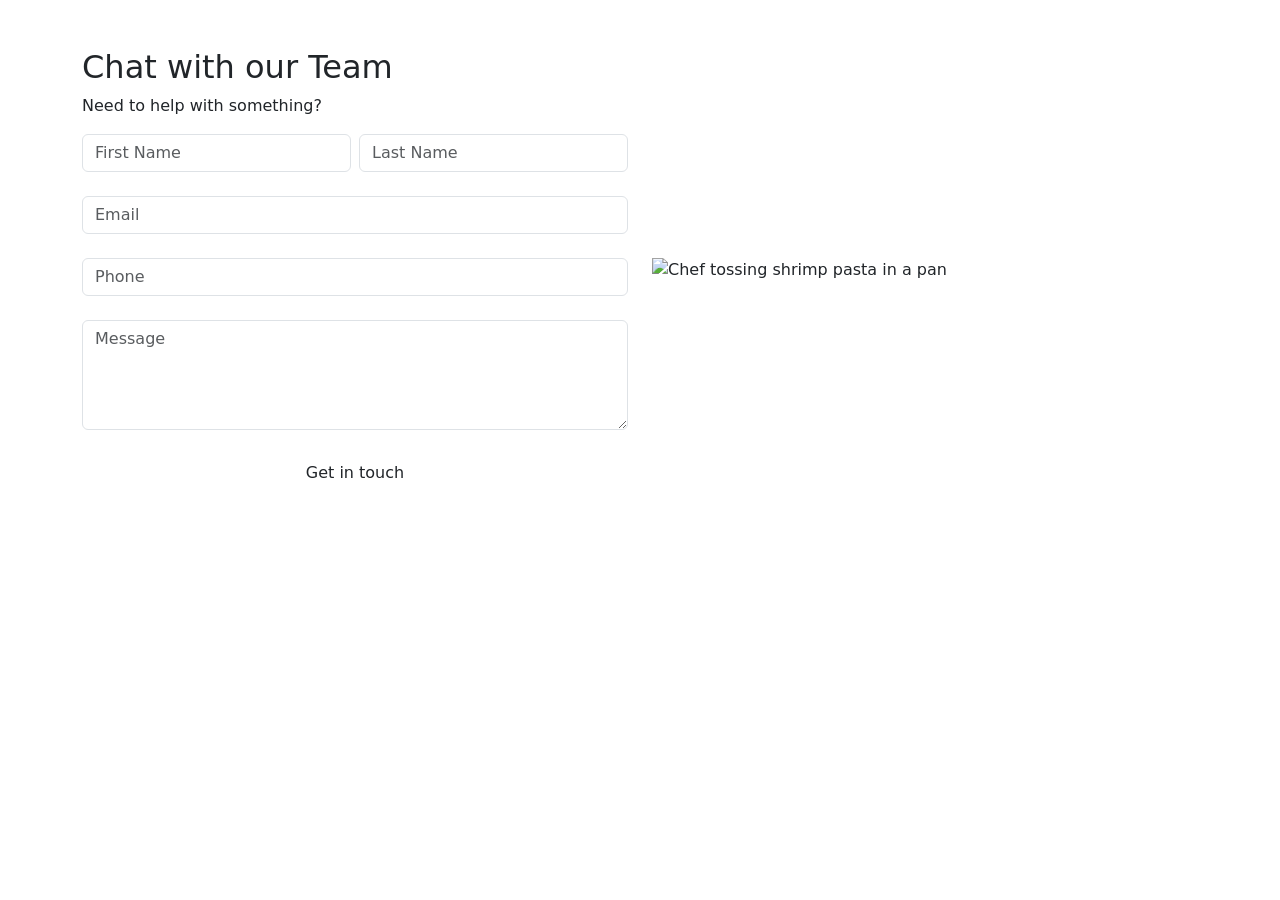
==== far.html @ 732026d6 "add mahnaz" ====
<!DOCTYPE html>
<html lang="en">
<head>
  <meta charset="UTF-8">
  <meta name="viewport" content="width=device-width, initial-scale=1">
  <title>Chat with our Team</title>

  <!-- Bootstrap CSS -->
  <link href="https://cdn.jsdelivr.net/npm/bootstrap@5.3.3/dist/css/bootstrap.min.css" rel="stylesheet">
  <!-- Google Font: Poppins -->
  <link rel="preconnect" href="https://fonts.googleapis.com">
  <link rel="preconnect" href="https://fonts.gstatic.com" crossorigin>
  <link href="https://fonts.googleapis.com/css2?family=Poppins:wght@400;500;600&display=swap" rel="stylesheet">
  <!-- فایل CSS خودمان -->
  <link rel="stylesheet" href="style.css">
</head>
<body>

  <section class="contact-section py-5">
    <div class="container">
      <div class="contact-card">
        <div class="row g-4 align-items-center">

          <!-- ستون چپ: فرم -->
          <div class="col-lg-6">
            <div class="contact-form-wrap">
              <h2 class="contact-title">Chat with our Team</h2>
              <p class="contact-subtitle">Need to help with something?</p>

              <form id="contactForm" novalidate>
                <!-- نام و نام خانوادگی -->
                <div class="row g-2 mb-4">
                  <div class="col-6">
                    <input type="text" class="form-control contact-input" id="firstName"
                           placeholder="First Name" required>
                    <div class="invalid-feedback">Enter your first name.</div>
                  </div>
                  <div class="col-6">
                    <input type="text" class="form-control contact-input" id="lastName"
                           placeholder="Last Name" required>
                    <div class="invalid-feedback">Enter your last name.</div>
                  </div>
                </div>

                <!-- ایمیل -->
                <div class="mb-4">
                  <input type="email" class="form-control contact-input" id="email"
                         placeholder="Email" required>
                  <div class="invalid-feedback">Enter a valid email address.</div>
                </div>

                <!-- تلفن -->
                <div class="mb-4">
                  <input type="tel" class="form-control contact-input" id="phone"
                         placeholder="Phone" pattern="[0-9+\-\s()]{7,}" required>
                  <div class="invalid-feedback">Enter a valid phone number.</div>
                </div>

                <!-- پیام -->
                <div class="mb-4">
                  <textarea class="form-control contact-input" id="message" rows="4"
                            placeholder="Message" required></textarea>
                  <div class="invalid-feedback">Write a short message.</div>
                </div>

                <button type="submit" class="btn contact-btn w-100">Get in touch</button>

                <div id="formSuccess" class="form-success" role="status" hidden>
                  Thanks! We got your message and will reply soon.
                </div>
              </form>
            </div>
          </div>

          <!-- ستون راست: عکس -->
          <div class="col-lg-6">
            <img src="images/pasta.jpg" alt="Chef tossing shrimp pasta in a pan"
                 class="contact-img">
          </div>

        </div>
      </div>
    </div>
  </section>

  <!-- Bootstrap JS -->
  <script src="https://cdn.jsdelivr.net/npm/bootstrap@5.3.3/dist/js/bootstrap.bundle.min.js"></script>
  <!-- فایل جاوا اسکریپت خودمان -->
  <script src="script.js"></script>
</body>
</html>
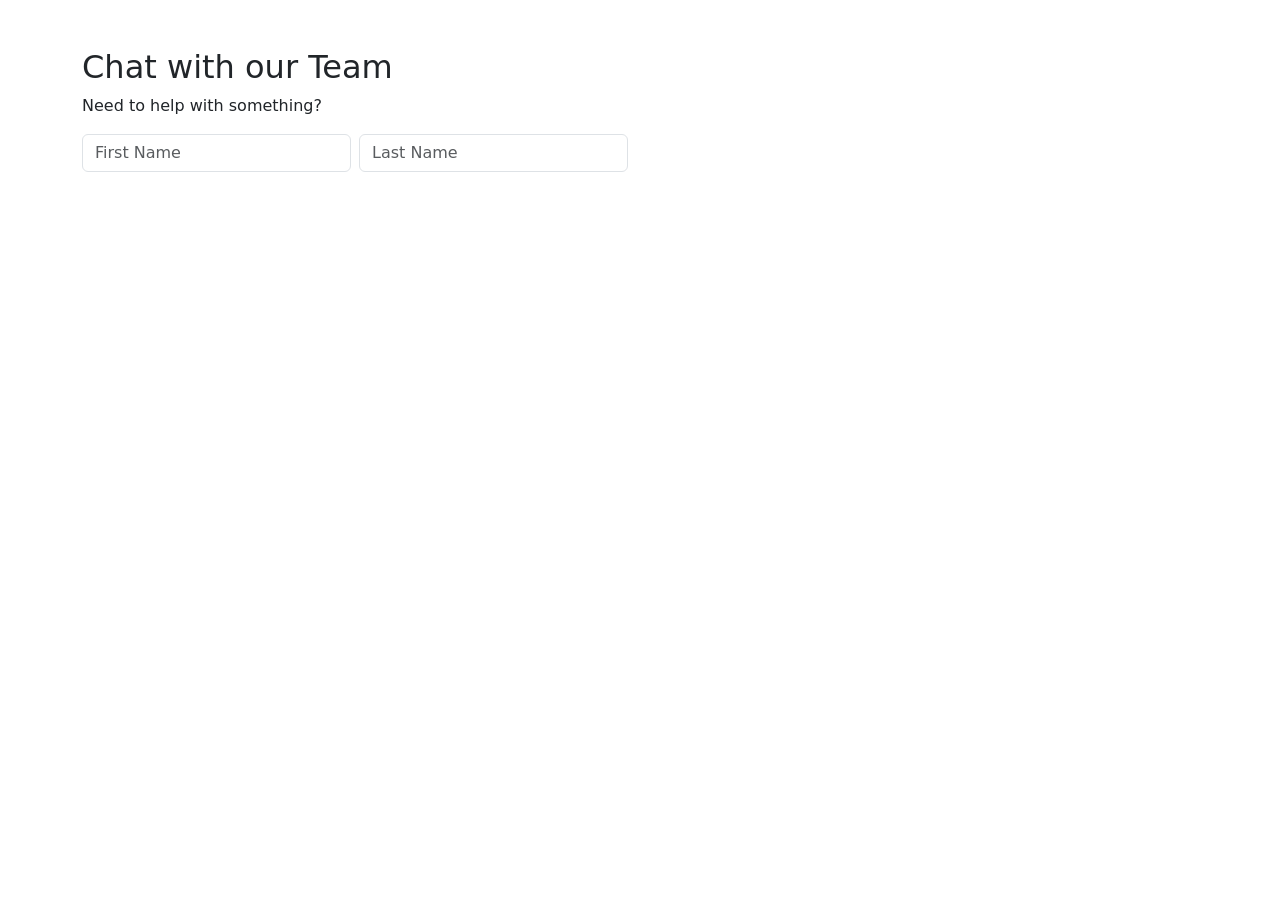
==== commit 103752bf: "add another section" ====
--- a/far.html
+++ b/far.html
@@ -7,6 +7,8 @@
 
   <!-- Bootstrap CSS -->
   <link href="https://cdn.jsdelivr.net/npm/bootstrap@5.3.3/dist/css/bootstrap.min.css" rel="stylesheet">
+  <!-- Bootstrap Icons -->
+  <link href="https://cdn.jsdelivr.net/npm/bootstrap-icons@1.11.3/font/bootstrap-icons.min.css" rel="stylesheet">
   <!-- Google Font: Poppins -->
   <link rel="preconnect" href="https://fonts.googleapis.com">
   <link rel="preconnect" href="https://fonts.gstatic.com" crossorigin>
@@ -40,52 +42,4 @@
                            placeholder="Last Name" required>
                     <div class="invalid-feedback">Enter your last name.</div>
                   </div>
-                </div>
-
-                <!-- ایمیل -->
-                <div class="mb-4">
-                  <input type="email" class="form-control contact-input" id="email"
-                         placeholder="Email" required>
-                  <div class="invalid-feedback">Enter a valid email address.</div>
-                </div>
-
-                <!-- تلفن -->
-                <div class="mb-4">
-                  <input type="tel" class="form-control contact-input" id="phone"
-                         placeholder="Phone" pattern="[0-9+\-\s()]{7,}" required>
-                  <div class="invalid-feedback">Enter a valid phone number.</div>
-                </div>
-
-                <!-- پیام -->
-                <div class="mb-4">
-                  <textarea class="form-control contact-input" id="message" rows="4"
-                            placeholder="Message" required></textarea>
-                  <div class="invalid-feedback">Write a short message.</div>
-                </div>
-
-                <button type="submit" class="btn contact-btn w-100">Get in touch</button>
-
-                <div id="formSuccess" class="form-success" role="status" hidden>
-                  Thanks! We got your message and will reply soon.
-                </div>
-              </form>
-            </div>
-          </div>
-
-          <!-- ستون راست: عکس -->
-          <div class="col-lg-6">
-            <img src="images/pasta.jpg" alt="Chef tossing shrimp pasta in a pan"
-                 class="contact-img">
-          </div>
-
-        </div>
-      </div>
-    </div>
-  </section>
-
-  <!-- Bootstrap JS -->
-  <script src="https://cdn.jsdelivr.net/npm/bootstrap@5.3.3/dist/js/bootstrap.bundle.min.js"></script>
-  <!-- فایل جاوا اسکریپت خودمان -->
-  <script src="script.js"></script>
-</body>
-</html>+                </div>
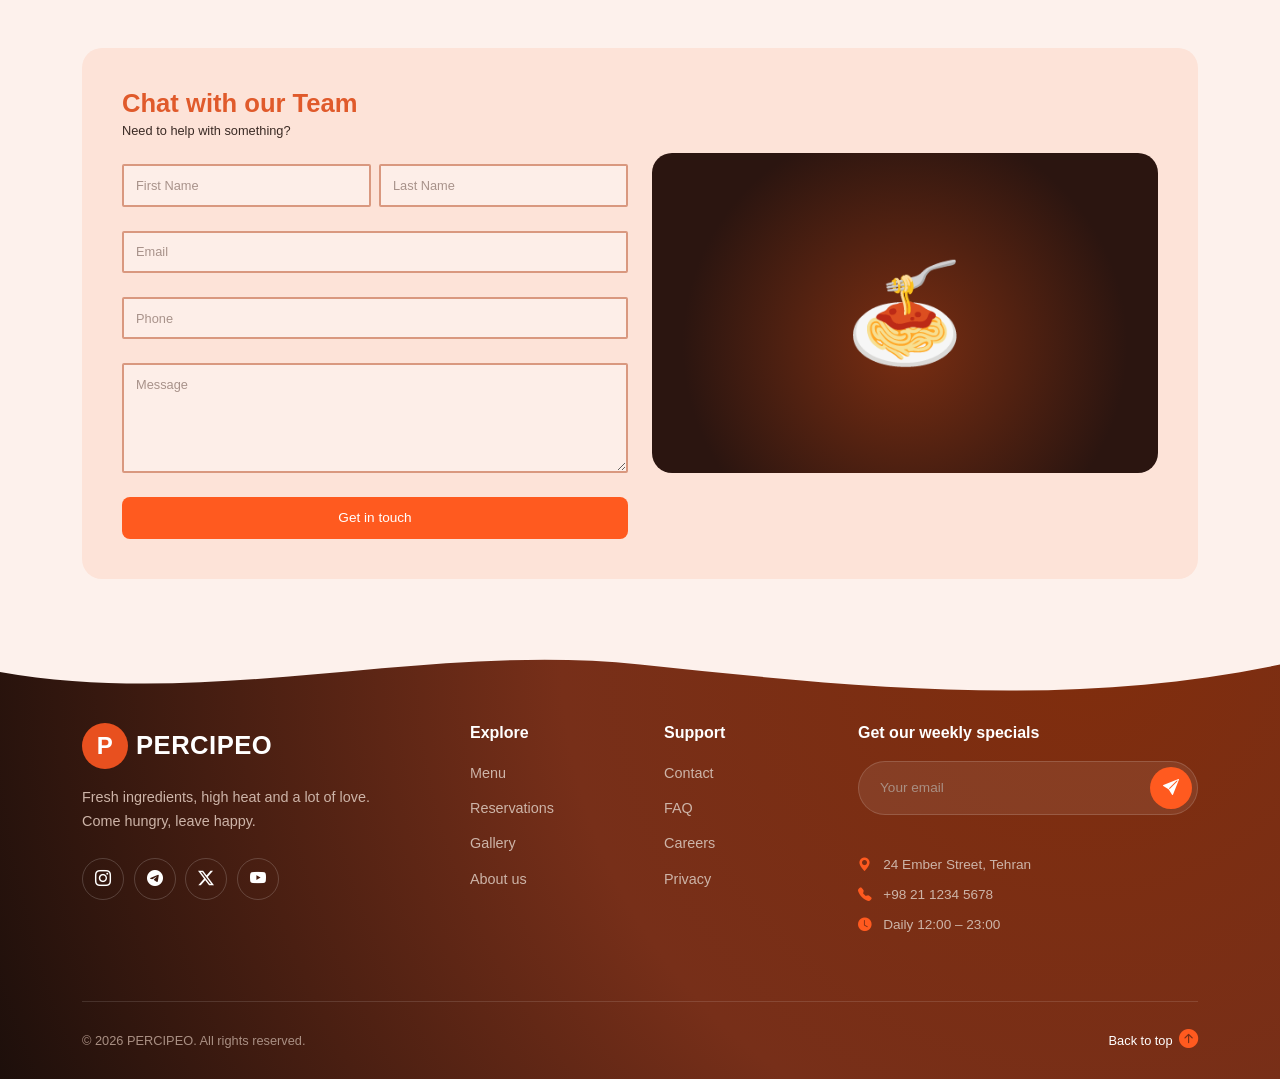
==== commit 53fa425a: "add a new section" ====
--- a/far.html
+++ b/far.html
@@ -13,8 +13,7 @@
   <link rel="preconnect" href="https://fonts.googleapis.com">
   <link rel="preconnect" href="https://fonts.gstatic.com" crossorigin>
   <link href="https://fonts.googleapis.com/css2?family=Poppins:wght@400;500;600&display=swap" rel="stylesheet">
-  <!-- فایل CSS خودمان -->
-  <link rel="stylesheet" href="style.css">
+    <link rel="stylesheet" href="far.css">
 </head>
 <body>
 
@@ -42,4 +41,132 @@
                            placeholder="Last Name" required>
                     <div class="invalid-feedback">Enter your last name.</div>
                   </div>
-                </div>+                </div>
+
+                <!-- ایمیل -->
+                <div class="mb-4">
+                  <input type="email" class="form-control contact-input" id="email"
+                         placeholder="Email" required>
+                  <div class="invalid-feedback">Enter a valid email address.</div>
+                </div>
+
+                <!-- تلفن -->
+                <div class="mb-4">
+                  <input type="tel" class="form-control contact-input" id="phone"
+                         placeholder="Phone" pattern="[0-9+\-\s()]{7,}" required>
+                  <div class="invalid-feedback">Enter a valid phone number.</div>
+                </div>
+
+                <!-- پیام -->
+                <div class="mb-4">
+                  <textarea class="form-control contact-input" id="message" rows="4"
+                            placeholder="Message" required></textarea>
+                  <div class="invalid-feedback">Write a short message.</div>
+                </div>
+
+                <button type="submit" class="btn contact-btn w-100">Get in touch</button>
+
+                <div id="formSuccess" class="form-success" role="status" hidden>
+                  Thanks! We got your message and will reply soon.
+                </div>
+              </form>
+            </div>
+          </div>
+
+          <!-- ستون راست: عکس (لینک آنلاین؛ هر لینک عکس دیگری را اینجا بگذارید) -->
+          <div class="col-lg-6">
+            <div class="contact-img-wrap">
+              <img src="https://images.unsplash.com/photo-1621996346565-e3dbc646d9a9?auto=format&fit=crop&w=900&q=80"
+                   alt="Pasta with shrimp cooking in a pan" class="contact-img"
+                   onerror="this.style.display='none'">
+            </div>
+          </div>
+
+        </div>
+      </div>
+    </div>
+  </section>
+
+
+  <!-- ===================== FOOTER ===================== -->
+  <footer class="site-footer">
+    <!-- موج بالای فوتر -->
+    <svg class="footer-wave" viewBox="0 0 1440 80" preserveAspectRatio="none" aria-hidden="true">
+      <path d="M0,40 C240,90 480,0 720,30 C960,60 1200,90 1440,30 L1440,0 L0,0 Z" fill="#fdf1ec"/>
+    </svg>
+
+    <div class="container footer-main">
+      <div class="row g-5">
+
+        <!-- برند -->
+        <div class="col-lg-4 col-md-6">
+          <a href="#" class="footer-brand">
+            <span class="footer-logo">P</span> PERCIPEO
+          </a>
+          <p class="footer-text">
+            Fresh ingredients, high heat and a lot of love. Come hungry, leave happy.
+          </p>
+          <div class="footer-social">
+            <a href="#" aria-label="Instagram"><i class="bi bi-instagram"></i></a>
+            <a href="#" aria-label="Telegram"><i class="bi bi-telegram"></i></a>
+            <a href="#" aria-label="Twitter"><i class="bi bi-twitter-x"></i></a>
+            <a href="#" aria-label="YouTube"><i class="bi bi-youtube"></i></a>
+          </div>
+        </div>
+
+        <!-- لینک‌ها -->
+        <div class="col-lg-2 col-md-3 col-6">
+          <h5 class="footer-heading">Explore</h5>
+          <ul class="footer-links">
+            <li><a href="#">Menu</a></li>
+            <li><a href="#">Reservations</a></li>
+            <li><a href="#">Gallery</a></li>
+            <li><a href="#">About us</a></li>
+          </ul>
+        </div>
+
+        <div class="col-lg-2 col-md-3 col-6">
+          <h5 class="footer-heading">Support</h5>
+          <ul class="footer-links">
+            <li><a href="#">Contact</a></li>
+            <li><a href="#">FAQ</a></li>
+            <li><a href="#">Careers</a></li>
+            <li><a href="#">Privacy</a></li>
+          </ul>
+        </div>
+
+        <!-- خبرنامه و تماس -->
+        <div class="col-lg-4 col-md-12">
+          <h5 class="footer-heading">Get our weekly specials</h5>
+          <form id="newsletterForm" class="newsletter" novalidate>
+            <input type="email" id="newsletterEmail" class="newsletter-input"
+                   placeholder="Your email" aria-label="Your email" required>
+            <button type="submit" class="newsletter-btn" aria-label="Subscribe">
+              <i class="bi bi-send-fill"></i>
+            </button>
+          </form>
+          <small id="newsletterMsg" class="newsletter-msg" role="status"></small>
+
+          <ul class="footer-contact">
+            <li><i class="bi bi-geo-alt-fill"></i> 24 Ember Street, Tehran</li>
+            <li><i class="bi bi-telephone-fill"></i> +98 21 1234 5678</li>
+            <li><i class="bi bi-clock-fill"></i> Daily 12:00 – 23:00</li>
+          </ul>
+        </div>
+
+      </div>
+
+      <div class="footer-bottom">
+        <span>&copy; <span id="year"></span> PERCIPEO. All rights reserved.</span>
+        <a href="#" id="backToTop" class="back-to-top">
+          Back to top <i class="bi bi-arrow-up-circle-fill"></i>
+        </a>
+      </div>
+    </div>
+  </footer>
+
+  <!-- Bootstrap JS -->
+  <script src="https://cdn.jsdelivr.net/npm/bootstrap@5.3.3/dist/js/bootstrap.bundle.min.js"></script>
+    <script src="far.js"></script>
+</body>
+</html>
--- a/far.css
+++ b/far.css
@@ -0,0 +1,348 @@
+:root {
+  --page-bg: #fdf1ec;
+  --card-bg: #fde3d8;
+  --input-bg: #fdeee8;
+  --input-border: #d9987f;
+  --accent: #e05a2b;
+  --accent-btn: #ff5a1f;
+  --accent-btn-hover: #e64a10;
+  --text-dark: #3a2a24;
+  --placeholder: #a8928a;
+}
+
+body {
+  font-family: "Poppins", sans-serif;
+  background-color: var(--page-bg);
+  color: var(--text-dark);
+}
+
+.contact-section {
+  padding-bottom: 4rem !important;
+}
+
+/* کارت اصلی */
+.contact-card {
+  background-color: var(--card-bg);
+  border-radius: 20px;
+  padding: 2.5rem;
+}
+
+/* عنوان */
+.contact-title {
+  color: var(--accent);
+  font-weight: 600;
+  font-size: 1.6rem;
+  margin-bottom: 0.15rem;
+}
+
+.contact-subtitle {
+  font-size: 0.8rem;
+  margin-bottom: 1.5rem;
+}
+
+/* فیلدها */
+.contact-input {
+  background-color: var(--input-bg);
+  border: 2px solid var(--input-border);
+  border-radius: 2px;
+  font-family: inherit;
+  font-size: 0.8rem;
+  padding: 0.6rem 0.75rem;
+  color: var(--text-dark);
+}
+
+.contact-input::placeholder {
+  color: var(--placeholder);
+}
+
+.contact-input:focus {
+  background-color: var(--input-bg);
+  border-color: var(--accent);
+  box-shadow: 0 0 0 0.2rem rgba(224, 90, 43, 0.2);
+  color: var(--text-dark);
+}
+
+textarea.contact-input {
+  resize: vertical;
+  min-height: 110px;
+}
+
+/* دکمه */
+.contact-btn {
+  background-color: var(--accent-btn);
+  color: #fff;
+  font-weight: 500;
+  font-size: 0.85rem;
+  border: none;
+  border-radius: 8px;
+  padding: 0.65rem 1rem;
+  transition: background-color 0.2s ease;
+}
+
+.contact-btn:hover,
+.contact-btn:focus-visible {
+  background-color: var(--accent-btn-hover);
+  color: #fff;
+}
+
+/* عکس */
+.contact-img {
+  width: 100%;
+  height: 100%;
+  min-height: 320px;
+  max-height: 440px;
+  object-fit: cover;
+  border-radius: 20px;
+  display: block;
+  background-color: #2b2420; /* تا وقتی عکس لود نشده */
+}
+
+
+/* قاب عکس + طرح جایگزین اگر لینک عکس باز نشد */
+.contact-img-wrap {
+  position: relative;
+  border-radius: 20px;
+  overflow: hidden;
+  min-height: 320px;
+  max-height: 440px;
+  background: radial-gradient(circle at 50% 60%, #7a2e12 0%, #2b1510 70%);
+}
+.contact-img-wrap::before {
+  content: "\1F35D";
+  position: absolute;
+  inset: 0;
+  display: grid;
+  place-items: center;
+  font-size: 6rem;
+}
+.contact-img-wrap .contact-img {
+  position: relative;
+  z-index: 1;
+  border-radius: 0;
+}
+
+/* پیام موفقیت */
+.form-success {
+  margin-top: 1rem;
+  padding: 0.65rem 0.9rem;
+  border-radius: 8px;
+  background-color: #e3f3e6;
+  color: #1f5b2d;
+  font-size: 0.8rem;
+}
+
+/* موبایل */
+@media (max-width: 575.98px) {
+  .contact-card {
+    padding: 1.5rem;
+  }
+}
+
+
+/* ===================== FOOTER ===================== */
+.site-footer {
+  font-family: Arial, Helvetica, sans-serif; /* همان فونت نوبار */
+  position: relative;
+  background: radial-gradient(circle at 85% 0%, #802d0d 0%, #772f19 45%, #1d0f0b 100%);
+  color: #f8f8f8;
+  padding-top: 5rem;
+}
+
+.footer-wave {
+  position: absolute;
+  top: -1px;
+  left: 0;
+  width: 100%;
+  height: 60px;
+  display: block;
+}
+
+.footer-brand {
+  display: inline-flex;
+  align-items: center;
+  gap: 0.5rem;
+  font-size: 1.6rem;
+  font-weight: 700;
+  letter-spacing: 0.5px;
+  color: #fff;
+  text-decoration: none;
+}
+
+.footer-logo {
+  width: 46px;
+  height: 46px;
+  display: grid;
+  place-items: center;
+  border-radius: 50%;
+  background-color: #e8501f;
+  color: #fff;
+  font-size: 1.5rem;
+  font-weight: 700;
+}
+
+.footer-text {
+  margin: 1rem 0 1.5rem;
+  max-width: 320px;
+  font-size: 0.9rem;
+  line-height: 1.7;
+  color: #cdb4a8;
+}
+
+/* شبکه‌های اجتماعی */
+.footer-social {
+  display: flex;
+  gap: 0.6rem;
+}
+
+.footer-social a {
+  width: 42px;
+  height: 42px;
+  display: grid;
+  place-items: center;
+  border-radius: 50%;
+  border: 1px solid rgba(255, 255, 255, 0.18);
+  color: #fff;
+  text-decoration: none;
+  transition: background-color 0.25s, border-color 0.25s, transform 0.25s;
+}
+
+.footer-social a:hover,
+.footer-social a:focus-visible {
+  background-color: var(--accent-btn);
+  border-color: var(--accent-btn);
+  transform: translateY(-3px);
+}
+
+/* عنوان ستون‌ها */
+.footer-heading {
+  color: #fff;
+  font-size: 1rem;
+  font-weight: 600;
+  margin-bottom: 1.2rem;
+}
+
+.footer-links,
+.footer-contact {
+  list-style: none;
+  padding: 0;
+  margin: 0;
+}
+
+.footer-links li {
+  margin-bottom: 0.7rem;
+}
+
+.footer-links a {
+  color: #cdb4a8;
+  text-decoration: none;
+  font-size: 0.9rem;
+  transition: color 0.2s, padding-left 0.2s;
+}
+
+.footer-links a:hover,
+.footer-links a:focus-visible {
+  color: var(--accent-btn);
+  padding-left: 6px;
+}
+
+/* خبرنامه */
+.newsletter {
+  display: flex;
+  background-color: rgba(255, 255, 255, 0.08);
+  border: 1px solid rgba(255, 255, 255, 0.15);
+  border-radius: 50px;
+  padding: 5px;
+}
+
+.newsletter:focus-within {
+  border-color: var(--accent-btn);
+}
+
+.newsletter-input {
+  font-family: inherit;
+  flex: 1;
+  min-width: 0;
+  background: transparent;
+  border: none;
+  outline: none;
+  color: #fff;
+  font-family: inherit;
+  font-size: 0.85rem;
+  padding: 0 1rem;
+}
+
+.newsletter-input::placeholder {
+  color: #a98f83;
+}
+
+.newsletter-btn {
+  width: 42px;
+  height: 42px;
+  border: none;
+  border-radius: 50%;
+  background-color: var(--accent-btn);
+  color: #fff;
+  transition: background-color 0.2s, transform 0.2s;
+}
+
+.newsletter-btn:hover,
+.newsletter-btn:focus-visible {
+  background-color: var(--accent-btn-hover);
+  transform: scale(1.08);
+}
+
+.newsletter-msg {
+  display: block;
+  min-height: 1.2rem;
+  margin: 0.5rem 0 0.8rem 1rem;
+  font-size: 0.75rem;
+}
+
+.newsletter-msg.ok { color: #8fdca0; }
+.newsletter-msg.err { color: #ffb199; }
+
+/* اطلاعات تماس */
+.footer-contact li {
+  display: flex;
+  align-items: center;
+  gap: 0.7rem;
+  font-size: 0.85rem;
+  color: #cdb4a8;
+  margin-bottom: 0.6rem;
+}
+
+.footer-contact i {
+  color: var(--accent-btn);
+}
+
+/* نوار پایین */
+.footer-bottom {
+  display: flex;
+  flex-wrap: wrap;
+  justify-content: space-between;
+  align-items: center;
+  gap: 0.75rem;
+  margin-top: 3.5rem;
+  padding: 1.5rem 0;
+  border-top: 1px solid rgba(255, 255, 255, 0.12);
+  font-size: 0.8rem;
+  color: #a98f83;
+}
+
+.back-to-top {
+  color: #fff;
+  text-decoration: none;
+  display: inline-flex;
+  align-items: center;
+  gap: 0.4rem;
+  transition: color 0.2s;
+}
+
+.back-to-top i {
+  color: var(--accent-btn);
+  font-size: 1.2rem;
+}
+
+.back-to-top:hover {
+  color: var(--accent-btn);
+}
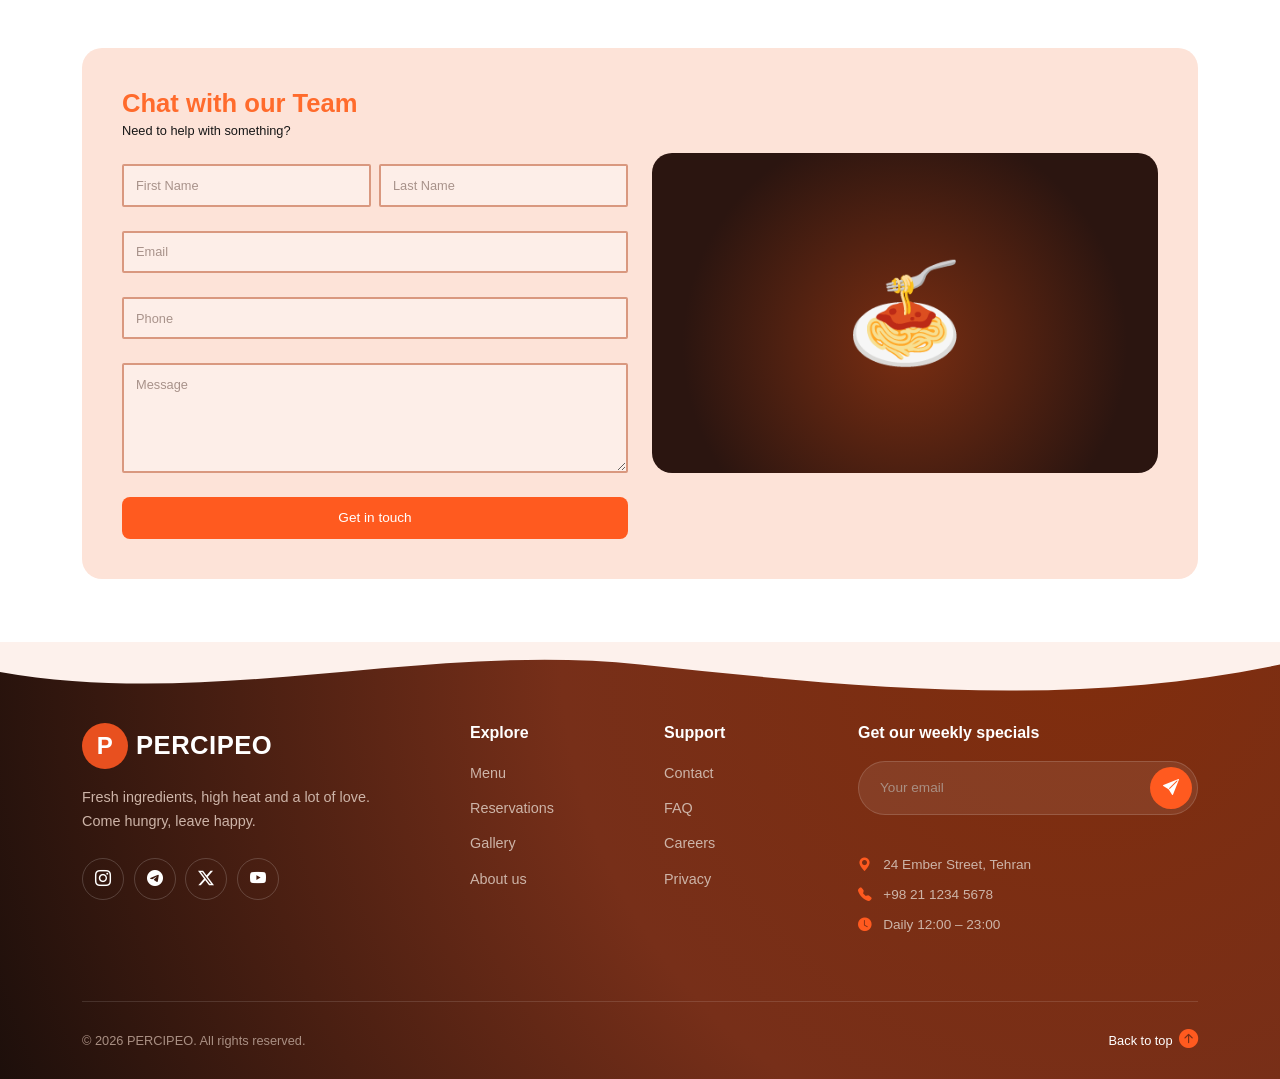
==== commit a9d84b6c: "Update far.html" ====
--- a/far.html
+++ b/far.html
@@ -15,6 +15,191 @@
   <link href="https://fonts.googleapis.com/css2?family=Poppins:wght@400;500;600&display=swap" rel="stylesheet">
     <link rel="stylesheet" href="far.css">
 </head>
+   <style>
+      :root {
+        --bg: #fff;
+        --card: #f7f7f7;
+        --text: #161616;
+        --muted: #7a7a7a;
+        --accent: #ff6b2c;
+        --line: #e8e8e8;
+        --maxw: 1200px;
+      }
+      body.dark {
+        --bg: #0f1114;
+        --card: #171a1f;
+        --text: #f2f2f2;
+        --muted: #9aa0a6;
+        --line: #242830;
+      }
+      * {
+        box-sizing: border-box;
+        margin: 0;
+        padding: 0;
+      }
+      body {
+        font-family: Arial, sans-serif;
+        background: var(--bg);
+        color: var(--text);
+        transition: 0.3s;
+      }
+      a {
+        text-decoration: none;
+        color: inherit;
+      }
+      button {
+        font: inherit;
+      }
+      header {
+        position: sticky;
+        top: 0;
+        z-index: 50;
+        background: var(--bg);
+        border-bottom: 1px solid var(--line);
+      }
+      .wrap {
+        max-width: var(--maxw);
+        margin: auto;
+        padding: 0 18px;
+      }
+      .nav {
+        display: flex;
+        align-items: center;
+        gap: 18px;
+        min-height: 68px;
+      }
+      .logo {
+        display: flex;
+        align-items: center;
+        gap: 10px;
+        font-weight: 800;
+        font-size: 20px;
+        white-space: nowrap;
+      }
+      .mark {
+        width: 38px;
+        height: 38px;
+        border-radius: 50%;
+        display: grid;
+        place-items: center;
+        background: var(--accent);
+        color: white;
+        font-weight: 900;
+      }
+      .navlinks {
+        display: flex;
+        gap: 24px;
+        margin-inline-start: auto;
+        font-size: 15px;
+        color: var(--muted);
+      }
+      .navlinks a {
+        position: relative;
+        padding: 6px 0;
+      }
+      .navlinks a:hover,
+      .navlinks a.active {
+        color: var(--text);
+      }
+      .navlinks a:after {
+        content: "";
+        position: absolute;
+        left: 0;
+        bottom: 0;
+        height: 2px;
+        width: 0;
+        background: var(--accent);
+        transition: 0.3s;
+      }
+      .navlinks a:hover:after,
+      .navlinks a.active:after {
+        width: 100%;
+      }
+      .tools {
+        display: flex;
+        align-items: center;
+        gap: 10px;
+      }
+      .iconbtn {
+        position: relative;
+        width: 40px;
+        height: 40px;
+        border-radius: 50%;
+        border: 1px solid var(--line);
+        background: var(--card);
+        color: var(--text);
+        cursor: pointer;
+        display: grid;
+        place-items: center;
+        font-size: 16px;
+      }
+      .iconbtn:hover {
+        border-color: var(--accent);
+      }
+      .cart-count {
+        position: absolute;
+        top: -5px;
+        right: -5px;
+        min-width: 19px;
+        height: 19px;
+        padding: 0 5px;
+        border-radius: 99px;
+        background: var(--accent);
+        color: white;
+        font-size: 11px;
+        display: grid;
+        place-items: center;
+      }
+      .burger {
+        display: none;
+      }
+      @media (max-width: 760px) {
+        .nav {
+          flex-wrap: wrap;
+          padding-top: 10px;
+          padding-bottom: 10px;
+        }
+        .tools {
+          margin-inline-start: auto;
+        }
+        .burger {
+          display: grid;
+        }
+        .navlinks {
+          display: none;
+          order: 3;
+          flex-basis: 100%;
+          flex-direction: column;
+          gap: 12px;
+          margin: 0;
+          padding: 12px 4px;
+        }
+        .navlinks.open {
+          display: flex;
+        }
+      }
+      /* نمونه پنجره سبد خرید */
+      .cart-panel {
+        display: none;
+        position: absolute;
+        right: 18px;
+        top: 76px;
+        width: min(340px, calc(100vw - 36px));
+        padding: 18px;
+        background: var(--bg);
+        border: 1px solid var(--line);
+        border-radius: 16px;
+        box-shadow: 0 10px 30px #0002;
+      }
+      .cart-panel.open {
+        display: block;
+      }
+      .cart-panel p {
+        color: var(--muted);
+        font-size: 14px;
+        margin-top: 8px;
+      }
+    </style>
 <body>
 
   <section class="contact-section py-5">
@@ -168,5 +353,52 @@
   <!-- Bootstrap JS -->
   <script src="https://cdn.jsdelivr.net/npm/bootstrap@5.3.3/dist/js/bootstrap.bundle.min.js"></script>
     <script src="far.js"></script>
+   <script>
+      // باز و بسته کردن منوی موبایل
+      const burger = document.getElementById("burger");
+      const navlinks = document.getElementById("navlinks");
+      burger.addEventListener("click", function () {
+        navlinks.classList.toggle("open");
+      });
+      navlinks.querySelectorAll("a").forEach(function (link) {
+        link.addEventListener("click", function () {
+          navlinks.classList.remove("open");
+        });
+      });
+
+      // باز و بسته کردن پنل سبد خرید
+      const cartBtn = document.getElementById("cartBtn");
+      const cartPanel = document.getElementById("cartPanel");
+      cartBtn.addEventListener("click", function () {
+        cartPanel.classList.toggle("open");
+      });
+
+      // تغییر حالت روشن و تاریک
+      const themeBtn = document.getElementById("themeBtn");
+      if (localStorage.getItem("percipeo-theme") === "dark") {
+        document.body.classList.add("dark");
+        themeBtn.textContent = "☀️";
+      }
+      themeBtn.addEventListener("click", function () {
+        document.body.classList.toggle("dark");
+        const darkMode = document.body.classList.contains("dark");
+        themeBtn.textContent = darkMode ? "☀️" : "🌙";
+        localStorage.setItem("percipeo-theme", darkMode ? "dark" : "light");
+      });
+
+      // دکمه علاقه‌مندی‌ها؛ برای وصل کردن به فیلتر صفحه اصلی
+      const favFilter = document.getElementById("favFilter");
+      favFilter.addEventListener("click", function () {
+        document.dispatchEvent(new CustomEvent("showFavorites"));
+      });
+
+      // بستن منو و سبد خرید با کلید Escape
+      document.addEventListener("keydown", function (event) {
+        if (event.key === "Escape") {
+          navlinks.classList.remove("open");
+          cartPanel.classList.remove("open");
+        }
+      });
+    </script>
 </body>
-</html>+</html>
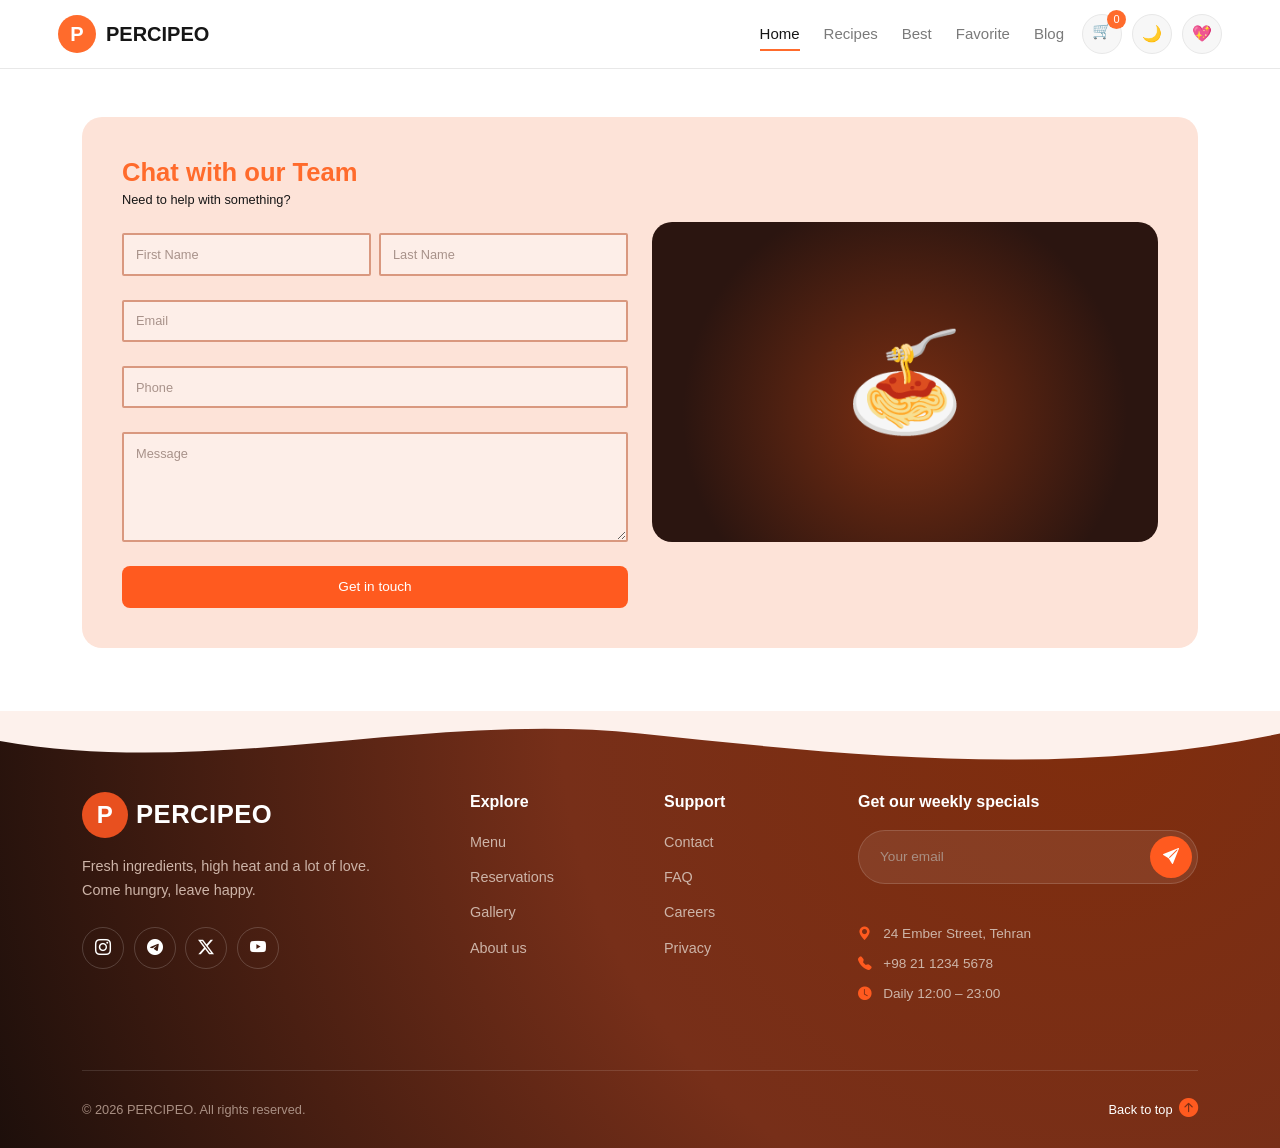
==== commit c1f992a0: "Update far.html" ====
--- a/far.html
+++ b/far.html
@@ -201,7 +201,51 @@
       }
     </style>
 <body>
-
+<header>
+      <div class="wrap nav">
+        <div class="logo"><span class="mark">P</span> PERCIPEO</div>
+        <nav class="navlinks" id="navlinks">
+          <a class="active" href="#hero">Home</a>
+          <a href="#latest">Recipes</a>
+          <a href="#feature">Best</a>
+          <a href="#favorite">Favorite</a>
+          <a href="#articles">Blog</a>
+        </nav>
+        <div class="tools">
+          <button
+            class="iconbtn"
+            id="cartBtn"
+            aria-label="Shopping cart"
+            title="Shopping cart"
+          >
+            🛒<span class="cart-count" id="cartCount">0</span>
+          </button>
+          <button
+            class="iconbtn"
+            id="themeBtn"
+            title="Change theme"
+            aria-label="Change theme"
+          >
+            🌙
+          </button>
+          <button
+            class="iconbtn"
+            id="favFilter"
+            title="Show favorites"
+            aria-label="Show favorites"
+          >
+            💖
+          </button>
+          <button class="iconbtn burger" id="burger" aria-label="Open menu">
+            ☰
+          </button>
+        </div>
+      </div>
+      <div class="cart-panel" id="cartPanel">
+        <strong>سبد خرید</strong>
+        <p>هنوز محصولی به سبد خرید اضافه نشده است.</p>
+      </div>
+    </header>
   <section class="contact-section py-5">
     <div class="container">
       <div class="contact-card">
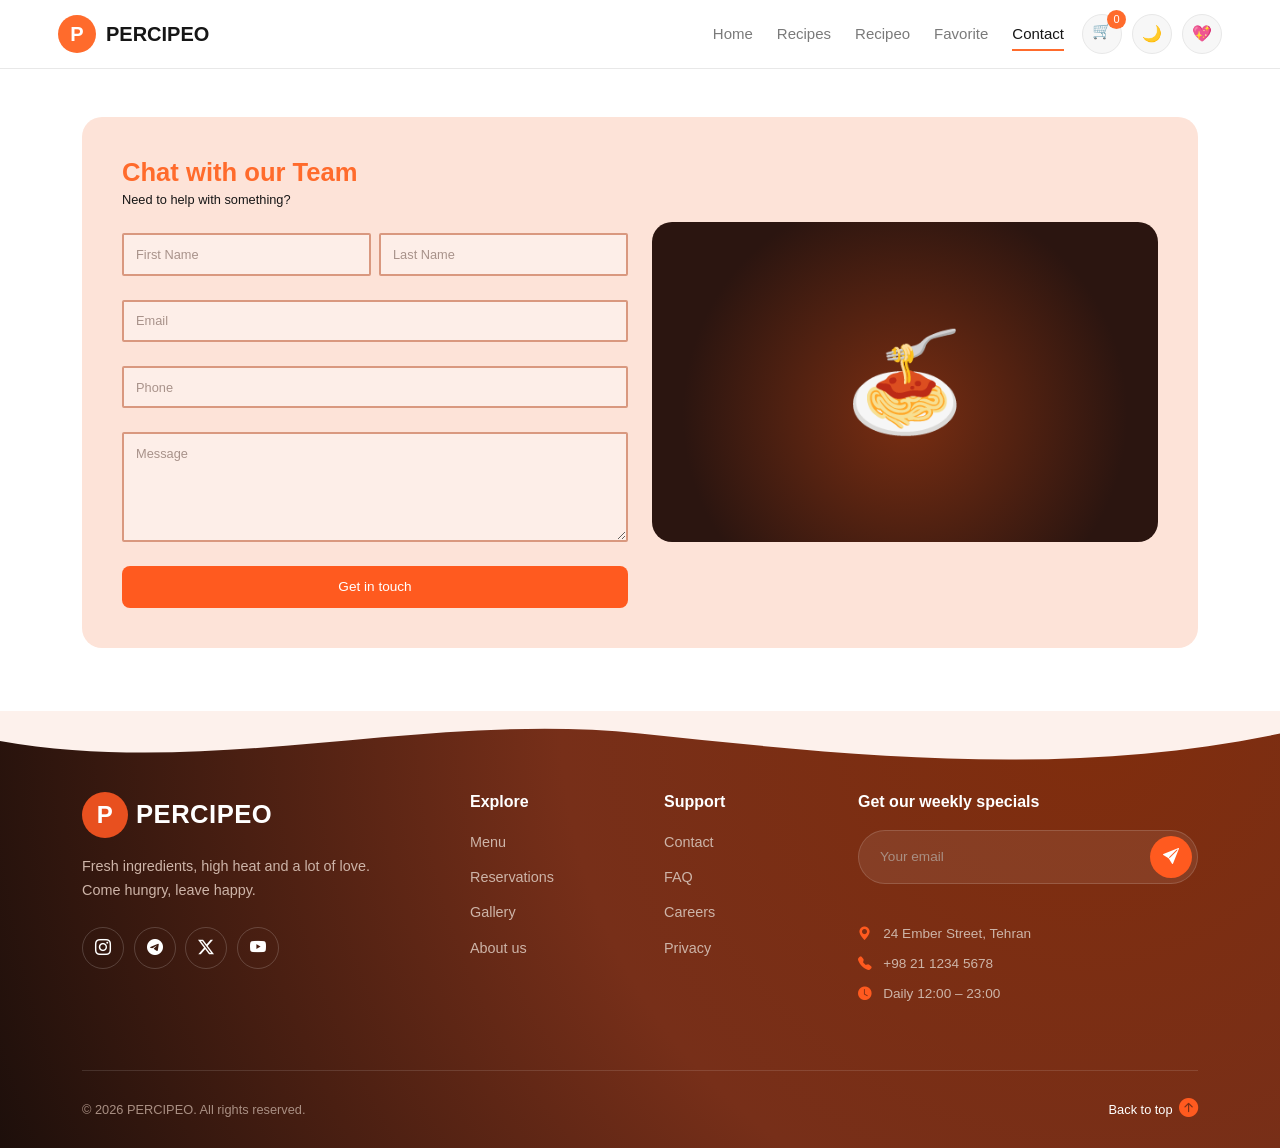
==== commit dce2ce60: "Update far.html" ====
--- a/far.html
+++ b/far.html
@@ -204,12 +204,12 @@
 <header>
       <div class="wrap nav">
         <div class="logo"><span class="mark">P</span> PERCIPEO</div>
-        <nav class="navlinks" id="navlinks">
-          <a class="active" href="#hero">Home</a>
-          <a href="#latest">Recipes</a>
-          <a href="#feature">Best</a>
-          <a href="#favorite">Favorite</a>
-          <a href="#articles">Blog</a>
+      <nav class="navlinks" id="navlinks">
+          <a href="PERCIPEO_updated-1.html">Home</a>
+          <a href="Recipes.html">Recipes</a>
+          <a href="reclpeo.html">Recipeo</a>
+          <a href="favorites.html">Favorite</a>
+          <a href="far.html" class="active">Contact</a>
         </nav>
         <div class="tools">
           <button
